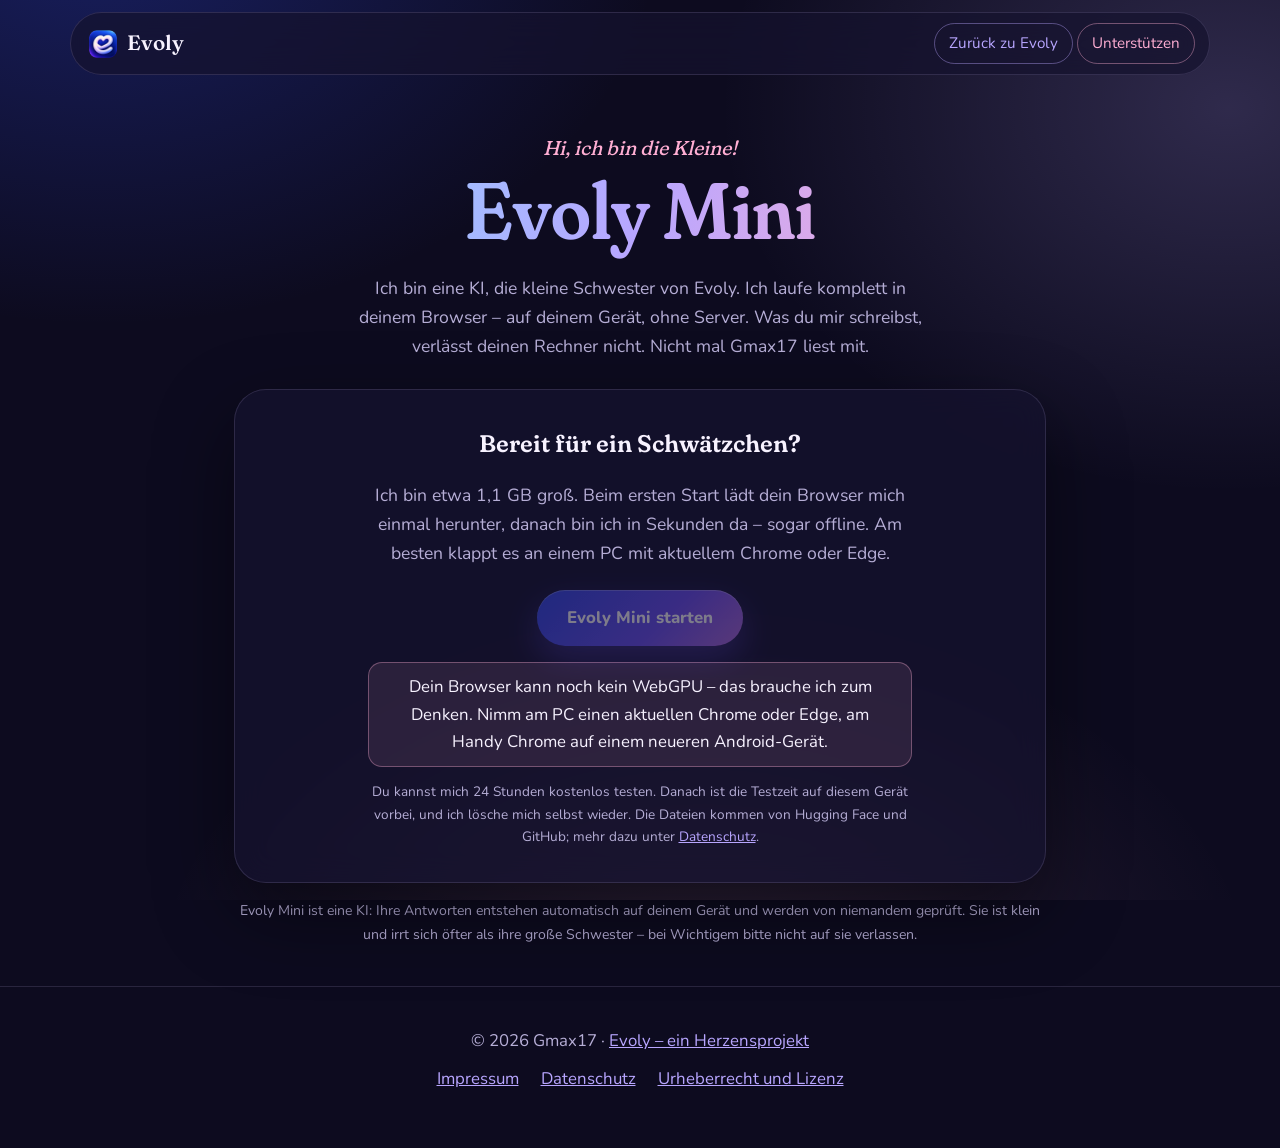
==== docs/demo.html @ 3c55f276 "Webseite: Impressum, Evoly Mini (Demo im Browser), Schutz gegen fremde Inhalte" ====
<!DOCTYPE html>
<html lang="de" class="no-js">
<head>
  <meta charset="UTF-8">
  <meta name="viewport" content="width=device-width, initial-scale=1.0">
  <meta http-equiv="Content-Security-Policy" content="default-src 'none'; script-src 'self' 'sha256-e2g5HkZP+fghbsY1m7moq4GopOo7zRRaAHNyQ2Q7oSI=' 'wasm-unsafe-eval'; style-src 'self'; img-src 'self' data:; font-src 'self'; connect-src 'self' https://huggingface.co https://*.huggingface.co https://*.hf.co https://raw.githubusercontent.com; worker-src 'self' blob:; base-uri 'none'; form-action 'none'; object-src 'none'; upgrade-insecure-requests">
  <meta name="referrer" content="no-referrer">
  <title>Evoly Mini – probier mich aus</title>
  <meta name="description" content="Evoly Mini, die kleine Schwester von Evoly: eine KI, die komplett in deinem Browser läuft – ohne Anmeldung, ohne Server, ohne Mitlesen.">
  <meta name="author" content="Gmax17">
  <meta name="tdm-reservation" content="1">
  <meta property="og:title" content="Evoly Mini – probier mich aus">
  <meta property="og:description" content="Eine kleine KI mit Herz, die komplett in deinem Browser läuft. Einfach starten und losquatschen.">
  <meta property="og:image" content="https://gmax29.github.io/Evoly-Info/assets/bilder/evoly-gross.webp">
  <meta name="theme-color" content="#0d0b1f">
  <link rel="icon" type="image/png" href="assets/evoly.png">
  <link rel="preload" href="assets/schriften/fraunces.woff2" as="font" type="font/woff2" crossorigin>
  <link rel="stylesheet" href="style.css">
  <script>document.documentElement.classList.replace('no-js', 'js');</script>
</head>
<body>
  <a class="skip" href="#inhalt">Zum Inhalt</a>
  <div class="glow" aria-hidden="true"></div>

  <header class="nav">
    <a class="nav-logo" href="index.html"><img src="assets/evoly.png" alt="" width="28" height="28"> Evoly</a>
    <nav class="nav-links" aria-label="Seiten">
      <a href="index.html" class="nav-mini">Zurück zu Evoly</a>
      <a href="index.html#unterstuetzen" class="nav-herz">Unterstützen</a>
    </nav>
  </header>

  <main id="inhalt" class="mini-seite">
    <section class="mini-kopf">
      <p class="hero-hallo">Hi, ich bin die Kleine!</p>
      <h1 class="mini-titel">Evoly Mini</h1>
      <p class="mini-sub">
        Ich bin eine KI, die kleine Schwester von Evoly. Ich laufe komplett in deinem Browser – auf deinem Gerät, ohne Server. Was du mir schreibst,
        verlässt deinen Rechner nicht. Nicht mal Gmax17 liest mit.
      </p>
    </section>

    <section class="mini" aria-label="Evoly Mini">
      <div class="mini-start" id="start">
        <h2 class="mini-frage">Bereit für ein Schwätzchen?</h2>
        <p class="mini-sub mini-start-text">
          Ich bin etwa 1,1 GB groß. Beim ersten Start lädt dein Browser mich einmal herunter, danach bin ich in Sekunden da – sogar offline.
          Am besten klappt es an einem PC mit aktuellem Chrome oder Edge.
        </p>
        <button class="hero-cta mini-starten" id="starten" type="button">Evoly Mini starten</button>
        <p class="mini-hinweis" id="hinweis" role="status" hidden></p>
        <p class="klein">
          Du kannst mich 24 Stunden kostenlos testen. Danach ist die Testzeit auf diesem Gerät vorbei, und ich lösche mich selbst wieder. Die Dateien kommen von Hugging Face und GitHub;
          mehr dazu unter <a href="rechtliches.html#demo">Datenschutz</a>.
        </p>
      </div>

      <div class="mini-laden" id="laden" hidden>
        <img class="mini-laden-logo" src="assets/evoly.png" alt="" width="64" height="64">
        <p class="mini-laden-spruch" id="spruch" aria-live="polite">Packe meinen Koffer …</p>
        <div class="mini-balken" id="balken" role="progressbar" aria-label="Fortschritt" aria-valuemin="0" aria-valuemax="100" aria-valuenow="0"><span></span></div>
        <p class="klein" id="ladetext">Starte …</p>
      </div>

      <div class="mini-chat" id="chat" hidden>
        <div class="mini-verlauf" id="verlauf" aria-live="polite"></div>
        <div class="mini-vorschlaege" id="vorschlaege">
          <button type="button">Erzähl mir einen Witz</button>
          <button type="button">Was kann die große Evoly?</button>
          <button type="button">Schreib mir ein kurzes Gedicht über Kaffee</button>
          <button type="button">Wer ist Gmax17?</button>
        </div>
        <form class="mini-eingabe" id="eingabe">
          <textarea id="text" rows="1" placeholder="Schreib Evoly Mini …" aria-label="Nachricht an Evoly Mini"></textarea>
          <button type="submit" class="mini-senden" id="senden" aria-label="Senden" title="Senden (Enter)">
            <svg viewBox="0 0 24 24" aria-hidden="true"><path d="M12 19V5M6 11l6-6 6 6"/></svg>
          </button>
        </form>
        <div class="mini-leiste">
          <label class="mini-schalter" id="vorlesen-feld"><input type="checkbox" id="vorlesen"> Vorlesen</label>
          <span class="mini-zeit" id="zeit"></span>
          <button type="button" id="neu">Neues Gespräch</button>
          <button type="button" id="aufraeumen">Speicher freigeben</button>
        </div>
      </div>

      <div class="mini-start" id="gesperrt" hidden>
        <img class="mini-laden-logo" src="assets/evoly.png" alt="" width="64" height="64">
        <h2 class="mini-frage">Deine kostenlose Testzeit ist vorbei</h2>
        <p class="mini-sub">
          Danke fürs Ausprobieren! Ich habe mich wieder aus deinem Browser gelöscht und bleibe auf diesem Gerät jetzt aus.
          Mehr Zeit mit mir gibt es bald mit einem Abo – bis dahin freut sich meine große Schwester über ein bisschen Unterstützung.
        </p>
        <a class="hero-cta mini-starten" href="index.html#unterstuetzen">Evoly unterstützen</a>
      </div>
    </section>

    <p class="mini-fussnote">Evoly Mini ist eine KI: Ihre Antworten entstehen automatisch auf deinem Gerät und werden von niemandem geprüft. Sie ist klein und irrt sich öfter als ihre große Schwester – bei Wichtigem bitte nicht auf sie verlassen.</p>
  </main>

  <footer class="footer">
    <p>© 2026 Gmax17 · <a href="index.html">Evoly – ein Herzensprojekt</a></p>
    <p class="footer-links"><a href="rechtliches.html#impressum">Impressum</a> <a href="rechtliches.html#datenschutz">Datenschutz</a> <a href="rechtliches.html#lizenzen">Urheberrecht und Lizenz</a></p>
  </footer>

  <script type="module" src="demo.js"></script>
</body>
</html>
---- docs/style.css ----
@font-face {
  font-family: "Fraunces";
  src: url(assets/schriften/fraunces.woff2) format("woff2");
  font-weight: 100 900;
  font-display: swap;
}
@font-face {
  font-family: "Nunito";
  src: url(assets/schriften/nunito.woff2) format("woff2");
  font-weight: 200 1000;
  font-display: swap;
}
:root {
  --night: #0d0b1f;
  --night-2: #16132f;
  --cobalt: #2f48e6;
  --lilac: #b8a6ff;
  --rose: #ffaed3;
  --pearl: #f7f2ff;
  --text: #eee9ff;
  --text-soft: #b6aed6;
  --line: rgba(214, 200, 255, 0.14);
  --glass: rgba(184, 166, 255, 0.06);
  --glass-strong: rgba(184, 166, 255, 0.11);
  --radius: 24px;
  --max: 1140px;
  --display:
    "Fraunces",
    Georgia,
    "Times New Roman",
    serif;
  --body:
    "Nunito",
    "Segoe UI",
    system-ui,
    sans-serif;
}
* {
  margin: 0;
  padding: 0;
  box-sizing: border-box;
}
html {
  scroll-behavior: smooth;
}
@media (prefers-reduced-motion: reduce) {
  html {
    scroll-behavior: auto;
  }
}
body {
  font-family: var(--body);
  font-size: 1.05rem;
  line-height: 1.65;
  background: var(--night);
  color: var(--text);
  -webkit-font-smoothing: antialiased;
  overflow-x: hidden;
}
img {
  display: block;
  max-width: 100%;
  height: auto;
}
a {
  color: var(--lilac);
}
a:hover {
  color: var(--rose);
}
:focus-visible {
  outline: 2px solid var(--rose);
  outline-offset: 3px;
  border-radius: 6px;
}
.skip {
  position: absolute;
  left: 12px;
  top: -60px;
  padding: 8px 14px;
  border-radius: 999px;
  background: var(--pearl);
  color: var(--night);
  z-index: 100;
}
.skip:focus {
  top: 12px;
}
.glow {
  position: fixed;
  inset: 0;
  z-index: -1;
  background:
    radial-gradient(
      900px 640px at 8% -8%,
      rgba(47, 72, 230, 0.32),
      transparent 62%),
    radial-gradient(
      820px 620px at 96% 12%,
      rgba(184, 166, 255, 0.20),
      transparent 62%),
    radial-gradient(
      900px 640px at 55% 112%,
      rgba(255, 174, 211, 0.14),
      transparent 62%),
    var(--night);
}
.nav {
  position: sticky;
  top: 12px;
  z-index: 50;
  display: flex;
  align-items: center;
  justify-content: space-between;
  gap: 20px;
  max-width: var(--max);
  margin: 12px auto 0;
  padding: 10px 14px 10px 18px;
  border: 1px solid var(--line);
  border-radius: 999px;
  background: rgba(22, 19, 47, 0.72);
  backdrop-filter: blur(16px);
}
.nav-logo {
  display: inline-flex;
  align-items: center;
  gap: 10px;
  font-family: var(--display);
  font-size: 1.3rem;
  font-weight: 600;
  color: var(--pearl);
  text-decoration: none;
}
.nav-logo img {
  border-radius: 8px;
}
.nav-links {
  display: flex;
  align-items: center;
  gap: 4px;
  overflow-x: auto;
  scrollbar-width: none;
}
.nav-links a {
  padding: 7px 14px;
  border-radius: 999px;
  color: var(--text-soft);
  font-size: 0.95rem;
  text-decoration: none;
  white-space: nowrap;
  transition: color .2s, background .2s;
}
.nav-links a:hover,
.nav-links a.active {
  color: var(--pearl);
  background: var(--glass-strong);
}
.nav-links .nav-herz {
  color: var(--rose);
  border: 1px solid rgba(255, 174, 211, 0.4);
}
.nav-links .nav-herz:hover {
  color: var(--night);
  background: var(--rose);
}
.hero {
  display: grid;
  grid-template-columns: minmax(0, 0.9fr) minmax(0, 1.1fr);
  align-items: center;
  gap: 56px;
  max-width: var(--max);
  margin: 0 auto;
  padding: 96px 24px 72px;
}
.hero-mark {
  width: 112px;
  margin-bottom: 18px;
  border-radius: 28px;
  box-shadow: 0 18px 50px rgba(47, 72, 230, 0.45), 0 0 0 1px rgba(247, 242, 255, 0.12);
}
.hero-title {
  font-family: var(--display);
  font-variation-settings:
    "SOFT" 100,
    "WONK" 1,
    "opsz" 144;
  font-size: clamp(4rem, 10vw, 7.4rem);
  font-weight: 600;
  line-height: 1;
  padding-bottom: 0.12em;
  letter-spacing: -0.02em;
  background:
    linear-gradient(
      100deg,
      var(--pearl) 10%,
      var(--lilac) 55%,
      var(--rose) 95%);
  -webkit-background-clip: text;
  background-clip: text;
  color: transparent;
  margin-bottom: 22px;
}
.hero-sub {
  max-width: 34rem;
  color: var(--text-soft);
  font-size: 1.15rem;
  margin-bottom: 26px;
}
.hero-badges {
  display: flex;
  flex-wrap: wrap;
  gap: 8px;
  list-style: none;
  margin-bottom: 30px;
}
.hero-badges li {
  padding: 6px 14px;
  border: 1px solid var(--line);
  border-radius: 999px;
  background: var(--glass);
  color: var(--text);
  font-size: 0.9rem;
}
.hero-cta {
  display: inline-block;
  padding: 14px 30px;
  border-radius: 999px;
  background:
    linear-gradient(
      135deg,
      var(--cobalt),
      #6a4ff0 60%,
      #b06ad8);
  color: #fff;
  font-weight: 800;
  text-decoration: none;
  box-shadow: 0 14px 34px rgba(106, 79, 240, 0.4), inset 0 1px 0 rgba(255, 255, 255, 0.25);
  transition: transform .2s, box-shadow .2s;
}
.hero-cta:hover {
  color: #fff;
  transform: translateY(-2px);
  box-shadow: 0 18px 40px rgba(176, 106, 216, 0.45), inset 0 1px 0 rgba(255, 255, 255, 0.25);
}
.galerie img {
  border-radius: 18px;
  border: 1px solid var(--line);
  box-shadow: 0 30px 80px rgba(0, 0, 0, 0.5);
}
.hero-hallo {
  font-family: var(--display);
  font-variation-settings: "SOFT" 100;
  font-size: 1.25rem;
  font-style: italic;
  color: var(--rose);
  margin-bottom: 6px;
}
.buehne {
  position: relative;
  display: grid;
  place-items: center;
}
.logo-knopf {
  position: relative;
  display: grid;
  place-items: center;
  width: min(480px, 100%);
  aspect-ratio: 1;
  padding: 0;
  border: 0;
  border-radius: 50%;
  background: none;
  cursor: pointer;
}
.logo-knopf:focus-visible {
  outline-offset: -20px;
  border-radius: 50%;
}
.orbits {
  position: absolute;
  inset: 0;
  width: 100%;
  height: 100%;
}
.logo-gross {
  position: relative;
  width: 62%;
  border-radius: 22%;
  box-shadow:
    0 30px 80px rgba(47, 72, 230, 0.55),
    0 0 0 1px rgba(247, 242, 255, 0.14),
    0 0 120px rgba(255, 174, 211, 0.25);
  transition: transform .25s ease;
}
.logo-knopf:hover .logo-gross {
  transform: scale(1.03) rotate(-2deg);
}
.logo-knopf:active .logo-gross {
  transform: scale(.97);
}
.sprechblase {
  position: relative;
  max-width: 22rem;
  margin-top: -6px;
  padding: 12px 18px;
  border: 1px solid rgba(255, 174, 211, 0.35);
  border-radius: 22px 22px 22px 6px;
  background: rgba(22, 19, 47, 0.85);
  color: var(--pearl);
  font-size: 0.98rem;
  text-align: center;
  backdrop-filter: blur(10px);
}
@media (prefers-reduced-motion: no-preference) {
  @keyframes schweben {
    0%, 100% {
      transform: translateY(0);
    }
    50% {
      transform: translateY(-10px);
    }
  }
  @keyframes funkeln {
    0%, 100% {
      opacity: 1;
    }
    50% {
      opacity: .35;
    }
  }
  .logo-knopf {
    animation: schweben 7s ease-in-out infinite;
  }
  .orbits .stern {
    animation: funkeln 4.5s ease-in-out infinite;
  }
  .orbits .stern:nth-of-type(2) {
    animation-delay: 1.5s;
  }
  .orbits .stern:nth-of-type(3) {
    animation-delay: 3s;
  }
  .sprechblase.neu {
    animation: blase .35s ease-out;
  }
  @keyframes blase {
    from {
      opacity: 0;
      transform: translateY(6px) scale(.97);
    }
    to {
      opacity: 1;
      transform: none;
    }
  }
}
.sec {
  max-width: var(--max);
  margin: 0 auto;
  padding: 72px 24px;
}
.sec-title {
  font-family: var(--display);
  font-variation-settings: "SOFT" 100, "opsz" 72;
  font-size: clamp(2rem, 4.4vw, 3rem);
  font-weight: 600;
  line-height: 1.1;
  color: var(--pearl);
  margin-bottom: 10px;
}
.sec-sub {
  max-width: 40rem;
  color: var(--text-soft);
  margin-bottom: 36px;
}
.kann-grid {
  display: grid;
  grid-template-columns: repeat(3, minmax(0, 1fr));
  gap: 18px;
}
.kann {
  padding: 28px;
  border: 1px solid var(--line);
  border-radius: var(--radius);
  background: var(--glass);
}
.kann-icon {
  width: 40px;
  height: 40px;
  padding: 8px;
  margin-bottom: 16px;
  border-radius: 14px;
  background: rgba(184, 166, 255, 0.14);
  fill: none;
  stroke: var(--lilac);
  stroke-width: 1.8;
  stroke-linecap: round;
  stroke-linejoin: round;
}
.kann:last-child .kann-icon {
  stroke: var(--rose);
  background: rgba(255, 174, 211, 0.14);
}
.kann h3 {
  font-family: var(--display);
  font-variation-settings: "SOFT" 100;
  font-size: 1.3rem;
  font-weight: 600;
  color: var(--pearl);
  margin-bottom: 8px;
}
.kann p {
  color: var(--text-soft);
  font-size: 0.98rem;
}
.galerie {
  display: grid;
  grid-template-columns: repeat(3, minmax(0, 1fr));
  gap: 22px;
}
.galerie figcaption {
  margin-top: 12px;
  color: var(--text-soft);
  font-size: 0.95rem;
  text-align: center;
}
.galerie a {
  display: block;
  transition: transform .25s;
}
.galerie a:hover {
  transform: translateY(-3px);
}
.saetze {
  display: grid;
  grid-template-columns: repeat(2, minmax(0, 1fr));
  gap: 14px 28px;
  list-style: none;
}
.saetze li {
  position: relative;
  padding: 18px 20px 18px 54px;
  border-radius: 20px;
  background: var(--glass);
  border: 1px solid var(--line);
}
.saetze li::before {
  content: "";
  position: absolute;
  left: 20px;
  top: 24px;
  width: 18px;
  height: 18px;
  background: var(--rose);
  -webkit-mask: url("data:image/svg+xml,%3Csvg xmlns='http://www.w3.org/2000/svg' viewBox='0 0 24 24'%3E%3Cpath d='M12 21s-9-5.9-9-11.7C3 6.4 5.3 4 8.2 4c1.7 0 3.1.9 3.8 2.1C12.7 4.9 14.1 4 15.8 4 18.7 4 21 6.4 21 9.3 21 15.1 12 21 12 21z'/%3E%3C/svg%3E") center / contain no-repeat;
  mask: url("data:image/svg+xml,%3Csvg xmlns='http://www.w3.org/2000/svg' viewBox='0 0 24 24'%3E%3Cpath d='M12 21s-9-5.9-9-11.7C3 6.4 5.3 4 8.2 4c1.7 0 3.1.9 3.8 2.1C12.7 4.9 14.1 4 15.8 4 18.7 4 21 6.4 21 9.3 21 15.1 12 21 12 21z'/%3E%3C/svg%3E") center / contain no-repeat;
}
.saetze h3 {
  font-size: 1.08rem;
  font-weight: 800;
  color: var(--pearl);
  margin-bottom: 4px;
}
.saetze p {
  color: var(--text-soft);
  font-size: 0.97rem;
}
.schrank {
  margin-top: 64px;
}
.schrank-titel {
  font-family: var(--display);
  font-variation-settings: "SOFT" 100;
  font-size: clamp(1.5rem, 3vw, 2rem);
  font-weight: 600;
  color: var(--pearl);
  margin-bottom: 8px;
}
.schrank .sec-sub {
  margin-bottom: 26px;
}
.schrank-raster {
  display: grid;
  grid-template-columns: repeat(3, minmax(0, 1fr));
  gap: 18px;
}
.schrank-raster img {
  border-radius: 14px;
  border: 1px solid var(--line);
  box-shadow: 0 20px 50px rgba(0, 0, 0, 0.45);
}
.schrank-raster figcaption {
  margin-top: 8px;
  text-align: center;
  color: var(--text-soft);
  font-size: 0.92rem;
}
.steckbrief {
  display: grid;
  grid-template-columns: minmax(0, 0.8fr) minmax(0, 1.2fr);
  gap: 52px;
  align-items: center;
}
.steckbrief-bild img {
  border-radius: 32px;
  box-shadow: 0 30px 80px rgba(47, 72, 230, 0.35), 0 0 0 1px rgba(247, 242, 255, 0.1);
}
.steckbrief-bild figcaption {
  margin-top: 12px;
  text-align: center;
  color: var(--text-soft);
  font-size: 0.95rem;
}
.steckbrief-liste {
  display: grid;
  border-top: 1px solid var(--line);
}
.steckbrief-liste div {
  display: grid;
  grid-template-columns: 11rem minmax(0, 1fr);
  gap: 16px;
  padding: 11px 2px;
  border-bottom: 1px solid var(--line);
}
.steckbrief-liste dt {
  color: var(--lilac);
  font-weight: 800;
}
.steckbrief-liste dd {
  color: var(--text);
}
.gmax-karte {
  max-width: 760px;
  margin: 0 auto;
  padding: 40px 36px;
  border: 1px solid var(--line);
  border-radius: 32px;
  background: var(--glass);
}
.gmax-name {
  font-family: var(--display);
  font-variation-settings: "SOFT" 100;
  font-style: italic;
  font-size: 1.3rem;
  color: var(--rose);
  margin-bottom: 16px;
}
.gmax-karte p:not(.gmax-name) {
  color: var(--text-soft);
}
.gmax-karte p + p:not(.gmax-name) {
  margin-top: 14px;
}
.gruende {
  list-style: none;
  display: grid;
  gap: 10px;
  max-width: 30rem;
  margin: 0 auto 28px;
  text-align: left;
}
.gruende li {
  position: relative;
  padding-left: 28px;
  color: var(--text-soft);
}
.gruende li::before {
  content: "";
  position: absolute;
  left: 0;
  top: 0.32em;
  width: 16px;
  height: 16px;
  background: var(--rose);
  -webkit-mask: url("data:image/svg+xml,%3Csvg xmlns='http://www.w3.org/2000/svg' viewBox='0 0 24 24'%3E%3Cpath d='M12 21s-9-5.9-9-11.7C3 6.4 5.3 4 8.2 4c1.7 0 3.1.9 3.8 2.1C12.7 4.9 14.1 4 15.8 4 18.7 4 21 6.4 21 9.3 21 15.1 12 21 12 21z'/%3E%3C/svg%3E") center / contain no-repeat;
  mask: url("data:image/svg+xml,%3Csvg xmlns='http://www.w3.org/2000/svg' viewBox='0 0 24 24'%3E%3Cpath d='M12 21s-9-5.9-9-11.7C3 6.4 5.3 4 8.2 4c1.7 0 3.1.9 3.8 2.1C12.7 4.9 14.1 4 15.8 4 18.7 4 21 6.4 21 9.3 21 15.1 12 21 12 21z'/%3E%3C/svg%3E") center / contain no-repeat;
}
.gruende strong {
  color: var(--pearl);
}
.fragen-liste {
  display: grid;
  gap: 10px;
  max-width: 760px;
}
.fragen-liste details {
  border: 1px solid var(--line);
  border-radius: 18px;
  background: var(--glass);
}
.fragen-liste summary {
  cursor: pointer;
  padding: 14px 20px;
  font-weight: 800;
  color: var(--pearl);
}
.fragen-liste summary:hover {
  color: var(--rose);
}
.fragen-liste details p {
  padding: 0 20px 16px;
  color: var(--text-soft);
}
.hero-aktionen {
  display: flex;
  flex-wrap: wrap;
  align-items: center;
  gap: 12px;
}
.hero-cta-2 {
  display: inline-block;
  padding: 13px 26px;
  border: 1px solid rgba(255, 174, 211, 0.45);
  border-radius: 999px;
  color: var(--rose);
  font-weight: 800;
  text-decoration: none;
  transition: background .2s, color .2s;
}
.hero-cta-2:hover {
  background: var(--rose);
  color: var(--night);
}
.herz-karte {
  max-width: 640px;
  margin: 0 auto;
  padding: 44px 32px;
  text-align: center;
  border-radius: 32px;
  border: 1px solid rgba(255, 174, 211, 0.28);
  background:
    linear-gradient(
      160deg,
      rgba(47, 72, 230, 0.16),
      rgba(255, 174, 211, 0.10));
}
.herz-karte p {
  color: var(--text-soft);
  margin: 6px auto 24px;
  max-width: 30rem;
}
.herz-knopf {
  display: inline-block;
  padding: 14px 32px;
  border-radius: 999px;
  background:
    linear-gradient(
      135deg,
      #f58dc0,
      var(--rose));
  color: #3b1230;
  font-weight: 800;
  text-decoration: none;
  box-shadow: 0 14px 34px rgba(255, 174, 211, 0.35);
  transition: transform .2s;
}
.herz-knopf:hover {
  color: #3b1230;
  transform: translateY(-2px);
}
.klein {
  font-size: 0.85rem;
  color: var(--text-soft);
}
.herz-karte .klein {
  margin: 12px auto 0;
}
.footer {
  padding: 40px 24px 56px;
  border-top: 1px solid var(--line);
  text-align: center;
  color: var(--text-soft);
}
.footer .klein {
  margin-top: 6px;
  opacity: 0.75;
}
.footer-links {
  display: flex;
  flex-wrap: wrap;
  justify-content: center;
  gap: 6px 22px;
  margin-top: 10px;
}
.recht .sec {
  max-width: 760px;
  padding-top: 56px;
  padding-bottom: 40px;
}
.recht h2 {
  font-size: 1.1rem;
  font-weight: 800;
  color: var(--pearl);
  margin: 26px 0 6px;
}
.recht p {
  color: var(--text-soft);
}
.recht p + p {
  margin-top: 10px;
}
.recht-hinweis {
  color: var(--text) !important;
  margin-bottom: 18px;
}
.luecke {
  padding: 0 6px;
  border: 1px dashed var(--rose);
  border-radius: 6px;
  color: var(--rose);
}
.back-top {
  position: fixed;
  right: 24px;
  bottom: 24px;
  z-index: 60;
  width: 48px;
  height: 48px;
  display: grid;
  place-items: center;
  border: 1px solid var(--line);
  border-radius: 50%;
  background: rgba(22, 19, 47, 0.85);
  backdrop-filter: blur(12px);
  cursor: pointer;
  opacity: 0;
  pointer-events: none;
  transition: opacity .2s;
}
.back-top svg {
  width: 20px;
  height: 20px;
  fill: none;
  stroke: var(--pearl);
  stroke-width: 2;
  stroke-linecap: round;
  stroke-linejoin: round;
}
.back-top.show {
  opacity: 1;
  pointer-events: auto;
}
@media (prefers-reduced-motion: no-preference) {
  .js .reveal {
    opacity: 0;
    transform: translateY(16px);
    transition: opacity .6s ease, transform .6s ease;
  }
  .js .reveal.visible {
    opacity: 1;
    transform: none;
  }
}
@media (max-width: 960px) {
  .hero {
    grid-template-columns: 1fr;
    padding-top: 64px;
    gap: 24px;
  }
  .buehne {
    order: -1;
  }
  .logo-knopf {
    width: min(340px, 86vw);
  }
  .kann-grid,
  .galerie,
  .schrank-raster {
    grid-template-columns: repeat(2, minmax(0, 1fr));
  }
  .steckbrief {
    grid-template-columns: 1fr;
    gap: 32px;
  }
  .steckbrief-bild {
    max-width: 420px;
    margin: 0 auto;
  }
}
@media (max-width: 640px) {
  body {
    font-size: 1rem;
  }
  .nav {
    margin: 8px 12px 0;
    top: 8px;
    padding: 8px 10px 8px 14px;
  }
  .nav-links a:not(.nav-herz) {
    display: none;
  }
  .hero,
  .sec {
    padding-left: 16px;
    padding-right: 16px;
  }
  .kann-grid,
  .galerie,
  .saetze {
    grid-template-columns: 1fr;
  }
  .kann {
    padding: 22px;
  }
  .herz-karte {
    padding: 36px 20px;
  }
  .gmax-karte {
    padding: 30px 20px;
  }
  .steckbrief-liste div {
    grid-template-columns: 1fr;
    gap: 2px;
  }
}
.nav-links .nav-mini {
  color: var(--lilac);
  border: 1px solid rgba(184, 166, 255, 0.4);
}
.nav-links .nav-mini:hover {
  color: var(--night);
  background: var(--lilac);
}
.mini-teaser {
  display: grid;
  grid-template-columns: auto minmax(0, 1fr);
  gap: 32px;
  align-items: center;
  max-width: 860px;
  margin: 0 auto;
  padding: 36px;
  border: 1px solid rgba(184, 166, 255, 0.3);
  border-radius: 32px;
  background:
    linear-gradient(
      150deg,
      rgba(184, 166, 255, 0.14),
      rgba(143, 208, 255, 0.08) 55%,
      rgba(255, 174, 211, 0.1));
}
.mini-teaser img {
  width: 120px;
  border-radius: 28px;
  box-shadow: 0 18px 50px rgba(47, 72, 230, 0.45);
}
.mini-teaser p {
  color: var(--text-soft);
  margin-bottom: 22px;
  max-width: 34rem;
}
.mini-seite {
  max-width: 860px;
  margin: 0 auto;
  padding: 56px 24px 40px;
}
.mini-kopf {
  text-align: center;
  margin-bottom: 28px;
}
.mini-titel {
  font-family: var(--display);
  font-variation-settings:
    "SOFT" 100,
    "WONK" 1,
    "opsz" 144;
  font-size: clamp(3rem, 8vw, 5rem);
  font-weight: 600;
  line-height: 1;
  padding-bottom: 0.12em;
  background:
    linear-gradient(
      100deg,
      #8fd0ff 5%,
      var(--lilac) 50%,
      var(--rose) 95%);
  -webkit-background-clip: text;
  background-clip: text;
  color: transparent;
  margin-bottom: 14px;
}
.mini-sub {
  max-width: 36rem;
  margin: 0 auto;
  color: var(--text-soft);
  font-size: 1.1rem;
}
.mini {
  border: 1px solid var(--line);
  border-radius: 32px;
  background: rgba(22, 19, 47, 0.7);
  backdrop-filter: blur(16px);
  box-shadow: 0 30px 80px rgba(0, 0, 0, 0.45);
  overflow: hidden;
}
.mini-start,
.mini-laden {
  padding: 34px 32px;
  text-align: center;
}
.mini-frage {
  font-family: var(--display);
  font-variation-settings: "SOFT" 100;
  font-size: 1.5rem;
  font-weight: 600;
  color: var(--pearl);
  margin-bottom: 18px;
}
.mini-starten {
  border: 0;
  cursor: pointer;
  font: inherit;
  font-weight: 800;
  margin-bottom: 16px;
}
.mini-starten:disabled {
  opacity: 0.45;
  cursor: default;
  transform: none;
}
.mini-hinweis {
  margin: 0 auto 14px;
  max-width: 34rem;
  padding: 10px 16px;
  border-radius: 14px;
  background: rgba(255, 174, 211, 0.1);
  border: 1px solid rgba(255, 174, 211, 0.35);
  color: var(--pearl);
}
.mini-start .klein {
  max-width: 34rem;
  margin: 0 auto;
}
.mini-laden-logo {
  margin: 0 auto 14px;
  border-radius: 18px;
  box-shadow: 0 14px 40px rgba(47, 72, 230, 0.5);
}
.mini-laden-spruch {
  font-family: var(--display);
  font-variation-settings: "SOFT" 100;
  font-style: italic;
  font-size: 1.25rem;
  color: var(--rose);
  margin-bottom: 18px;
}
.mini-balken {
  height: 12px;
  max-width: 420px;
  margin: 0 auto 10px;
  border-radius: 999px;
  background: var(--glass-strong);
  overflow: hidden;
}
.mini-balken span {
  display: block;
  height: 100%;
  width: 0;
  border-radius: inherit;
  background:
    linear-gradient(
      90deg,
      #8fd0ff,
      var(--lilac),
      var(--rose));
  transition: width .3s;
}
@media (prefers-reduced-motion: no-preference) {
  .mini-laden-logo {
    animation: schweben 4s ease-in-out infinite;
  }
  .mini-tippt i {
    animation: tippen 1.2s ease-in-out infinite;
  }
  .mini-tippt i:nth-child(2) {
    animation-delay: .2s;
  }
  .mini-tippt i:nth-child(3) {
    animation-delay: .4s;
  }
  @keyframes tippen {
    0%, 60%, 100% {
      opacity: .3;
      transform: translateY(0);
    }
    30% {
      opacity: 1;
      transform: translateY(-3px);
    }
  }
}
.mini-verlauf {
  display: grid;
  gap: 12px;
  align-content: start;
  height: min(56vh, 520px);
  overflow-y: auto;
  padding: 22px 20px 8px;
}
.mini-zeile {
  display: flex;
  gap: 10px;
  align-items: flex-end;
  max-width: 88%;
}
.mini-zeile img {
  flex-shrink: 0;
  border-radius: 9px;
}
.mini-zeile.du {
  justify-self: end;
}
.mini-blase {
  padding: 11px 16px;
  border-radius: 20px 20px 20px 6px;
  background: var(--glass-strong);
  border: 1px solid var(--line);
  color: var(--text);
  line-height: 1.55;
  overflow-wrap: anywhere;
}
.mini-zeile.du .mini-blase {
  border-radius: 20px 20px 6px 20px;
  border: 0;
  color: #fff;
  background:
    linear-gradient(
      135deg,
      var(--cobalt),
      #6a4ff0 70%,
      #8a5cf0);
}
.mini-blase code {
  font-family:
    "Cascadia Code",
    Consolas,
    monospace;
  font-size: 0.9em;
  padding: 1px 6px;
  border-radius: 6px;
  background: rgba(13, 11, 31, 0.5);
}
.mini-tippt {
  display: inline-flex;
  gap: 4px;
  padding: 4px 0;
}
.mini-tippt i {
  width: 7px;
  height: 7px;
  border-radius: 50%;
  background: var(--lilac);
}
.mini-vorschlaege {
  display: flex;
  flex-wrap: wrap;
  gap: 8px;
  padding: 6px 20px 4px;
}
.mini-vorschlaege button,
.mini-leiste button {
  padding: 7px 14px;
  border: 1px solid var(--line);
  border-radius: 999px;
  background: var(--glass);
  color: var(--text-soft);
  font: inherit;
  font-size: 0.9rem;
  cursor: pointer;
  transition: color .2s, border-color .2s;
}
.mini-vorschlaege button:hover,
.mini-leiste button:hover {
  color: var(--pearl);
  border-color: var(--lilac);
}
.mini-eingabe {
  display: flex;
  gap: 10px;
  align-items: flex-end;
  margin: 12px 16px 10px;
  padding: 8px 8px 8px 16px;
  border: 1px solid var(--line);
  border-radius: 24px;
  background: rgba(13, 11, 31, 0.6);
}
.mini-eingabe:focus-within {
  border-color: var(--lilac);
}
.mini-eingabe textarea {
  flex: 1;
  min-height: 28px;
  max-height: 160px;
  padding: 6px 0;
  border: 0;
  background: none;
  color: var(--text);
  font: inherit;
  line-height: 1.5;
  resize: none;
  outline: none;
}
.mini-eingabe textarea::placeholder {
  color: var(--text-soft);
  opacity: .8;
}
.mini-senden {
  display: grid;
  place-items: center;
  flex-shrink: 0;
  width: 40px;
  height: 40px;
  border: 0;
  border-radius: 50%;
  cursor: pointer;
  background:
    linear-gradient(
      135deg,
      #f58dc0,
      var(--rose));
  box-shadow: 0 8px 22px rgba(255, 174, 211, 0.35);
}
.mini-senden svg {
  width: 20px;
  height: 20px;
  fill: none;
  stroke: #3b1230;
  stroke-width: 2.4;
  stroke-linecap: round;
  stroke-linejoin: round;
}
.mini-senden.stopp svg {
  fill: #3b1230;
  stroke: none;
}
.mini-leiste {
  display: flex;
  flex-wrap: wrap;
  align-items: center;
  gap: 8px;
  padding: 0 16px 16px;
}
.mini-schalter {
  display: inline-flex;
  align-items: center;
  gap: 7px;
  margin-right: auto;
  color: var(--text-soft);
  font-size: 0.92rem;
  cursor: pointer;
}
.mini-schalter input {
  accent-color: var(--rose);
  width: 16px;
  height: 16px;
}
.mini-fussnote {
  margin-top: 16px;
  text-align: center;
  color: var(--text-soft);
  font-size: 0.88rem;
}
.mini-zeit {
  padding: 4px 12px;
  border-radius: 999px;
  background: var(--glass);
  border: 1px solid var(--line);
  color: var(--text-soft);
  font-size: 0.85rem;
}
#gesperrt .mini-sub,
.mini-start-text {
  margin-bottom: 22px;
}
@media (max-width: 640px) {
  .nav-links a.nav-mini {
    display: inline-block;
  }
  .mini-teaser {
    grid-template-columns: 1fr;
    text-align: center;
    padding: 28px 20px;
    gap: 18px;
  }
  .mini-teaser img {
    margin: 0 auto;
    width: 96px;
  }
  .mini-teaser p {
    margin-left: auto;
    margin-right: auto;
  }
  .mini-seite {
    padding: 36px 12px 28px;
  }
  .mini-start,
  .mini-laden {
    padding: 26px 16px;
  }
  .mini-verlauf {
    height: 58vh;
    padding: 16px 12px 6px;
  }
  .mini-zeile {
    max-width: 94%;
  }
  .mini-eingabe {
    margin: 10px 10px 8px;
  }
  .mini-leiste {
    padding: 0 12px 14px;
  }
}
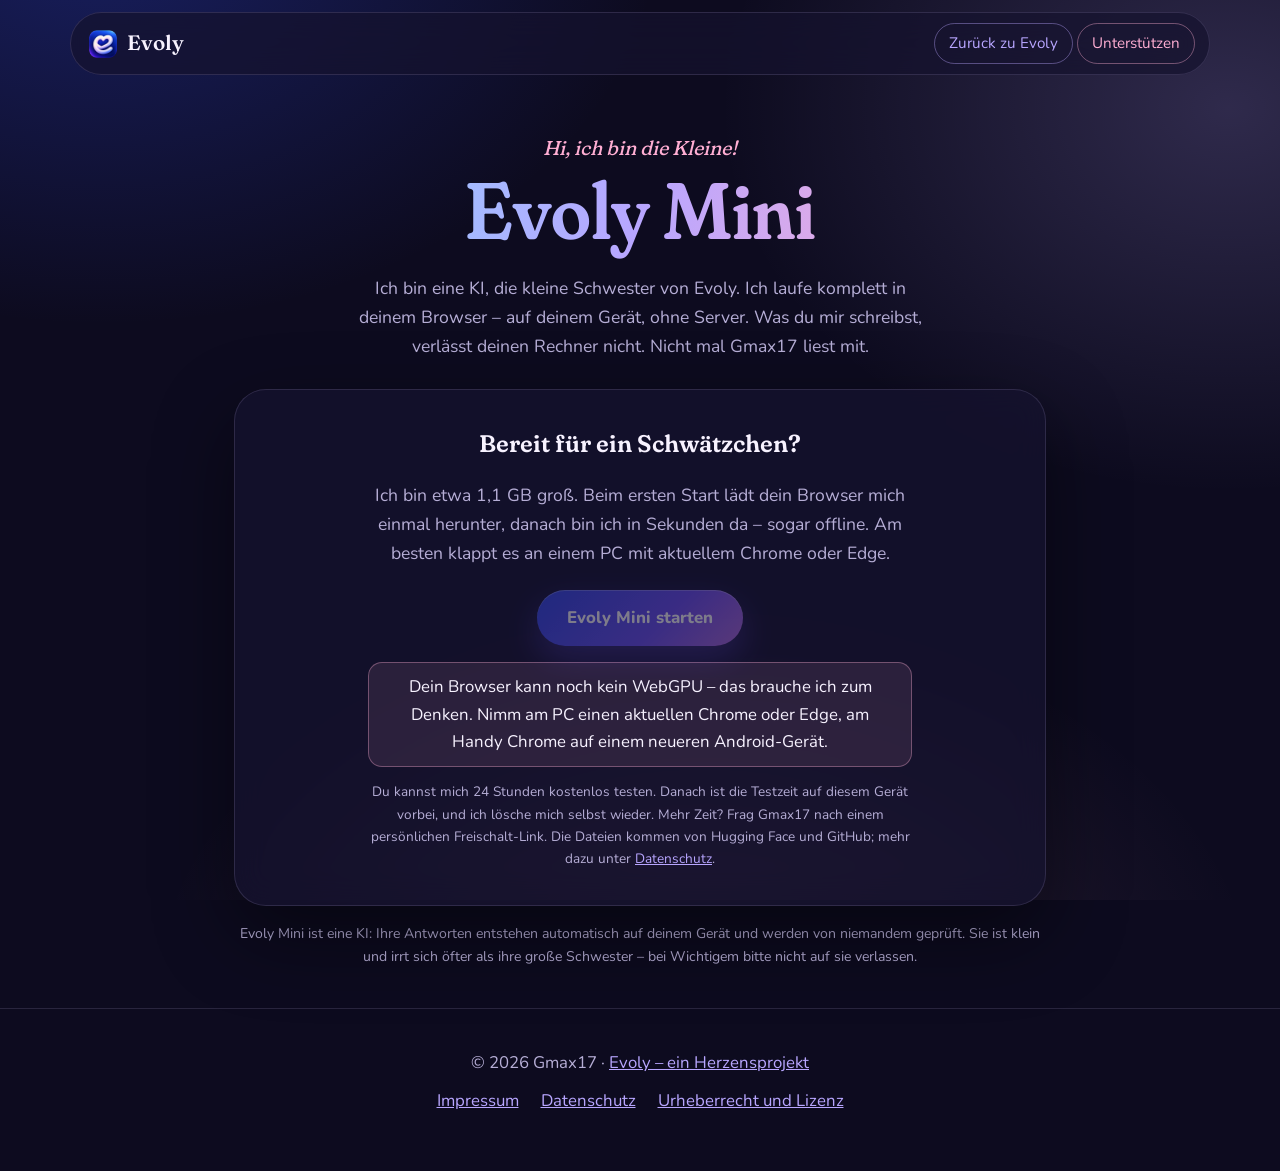
==== commit 1f3c5c96: "Evoly Mini: persönliche 24-Stunden-Freischalt-Links, ehrliche Antwort auf „Was kannst du?“, menschli" ====
--- a/docs/demo.html
+++ b/docs/demo.html
@@ -50,7 +50,7 @@
         <button class="hero-cta mini-starten" id="starten" type="button">Evoly Mini starten</button>
         <p class="mini-hinweis" id="hinweis" role="status" hidden></p>
         <p class="klein">
-          Du kannst mich 24 Stunden kostenlos testen. Danach ist die Testzeit auf diesem Gerät vorbei, und ich lösche mich selbst wieder. Die Dateien kommen von Hugging Face und GitHub;
+          Du kannst mich 24 Stunden kostenlos testen. Danach ist die Testzeit auf diesem Gerät vorbei, und ich lösche mich selbst wieder. Mehr Zeit? Frag Gmax17 nach einem persönlichen Freischalt-Link. Die Dateien kommen von Hugging Face und GitHub;
           mehr dazu unter <a href="rechtliches.html#demo">Datenschutz</a>.
         </p>
       </div>
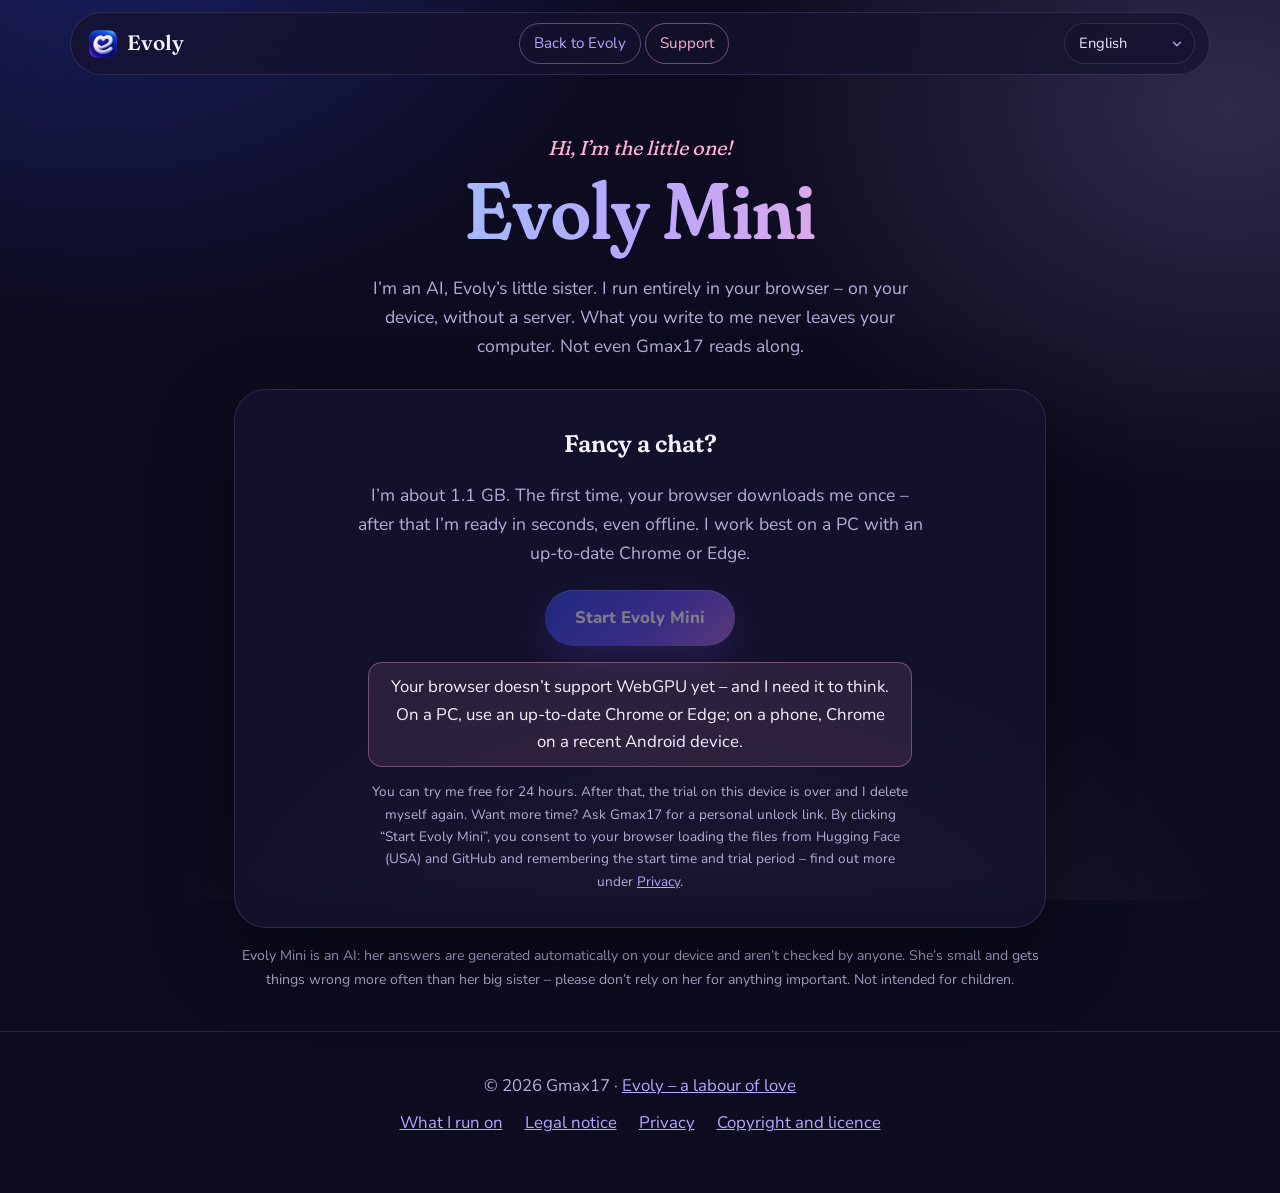
==== commit 6e6ea4bd: "Webseite in 13 Sprachen, Technik-Seite, keine automatische Weiterleitung mehr, jede Unterstützung fl" ====
--- a/docs/demo.html
+++ b/docs/demo.html
@@ -5,36 +5,37 @@
   <meta name="viewport" content="width=device-width, initial-scale=1.0">
   <meta http-equiv="Content-Security-Policy" content="default-src 'none'; script-src 'self' 'sha256-e2g5HkZP+fghbsY1m7moq4GopOo7zRRaAHNyQ2Q7oSI=' 'wasm-unsafe-eval'; style-src 'self'; img-src 'self' data:; font-src 'self'; connect-src 'self' https://huggingface.co https://*.huggingface.co https://*.hf.co https://raw.githubusercontent.com; worker-src 'self' blob:; base-uri 'none'; form-action 'none'; object-src 'none'; upgrade-insecure-requests">
   <meta name="referrer" content="no-referrer">
-  <title>Evoly Mini – probier mich aus</title>
-  <meta name="description" content="Evoly Mini, die kleine Schwester von Evoly: eine KI, die komplett in deinem Browser läuft – ohne Anmeldung, ohne Server, ohne Mitlesen.">
+  <title data-i18n="d.1">Evoly Mini – probier mich aus</title>
+  <meta data-i18n-attr="content:d.m2" name="description" content="Evoly Mini, die kleine Schwester von Evoly: eine KI, die komplett in deinem Browser läuft – ohne Anmeldung, ohne Server, ohne Mitlesen.">
   <meta name="author" content="Gmax17">
   <meta name="tdm-reservation" content="1">
-  <meta property="og:title" content="Evoly Mini – probier mich aus">
-  <meta property="og:description" content="Eine kleine KI mit Herz, die komplett in deinem Browser läuft. Einfach starten und losquatschen.">
-  <meta property="og:image" content="https://gmax29.github.io/Evoly-Info/assets/bilder/evoly-gross.webp">
+  <meta data-i18n-attr="content:d.m3" property="og:title" content="Evoly Mini – probier mich aus">
+  <meta data-i18n-attr="content:d.m4" property="og:description" content="Eine kleine KI mit Herz, die komplett in deinem Browser läuft. Einfach starten und losquatschen.">
+  <meta property="og:image" content="assets/bilder/evoly-gross.webp">
   <meta name="theme-color" content="#0d0b1f">
   <link rel="icon" type="image/png" href="assets/evoly.png">
   <link rel="preload" href="assets/schriften/fraunces.woff2" as="font" type="font/woff2" crossorigin>
   <link rel="stylesheet" href="style.css">
   <script>document.documentElement.classList.replace('no-js', 'js');</script>
+  <script src="sprache.js"></script>
 </head>
 <body>
-  <a class="skip" href="#inhalt">Zum Inhalt</a>
+  <a data-i18n="d.5" class="skip" href="#inhalt">Zum Inhalt</a>
   <div class="glow" aria-hidden="true"></div>
 
   <header class="nav">
-    <a class="nav-logo" href="index.html"><img src="assets/evoly.png" alt="" width="28" height="28"> Evoly</a>
-    <nav class="nav-links" aria-label="Seiten">
-      <a href="index.html" class="nav-mini">Zurück zu Evoly</a>
-      <a href="index.html#unterstuetzen" class="nav-herz">Unterstützen</a>
+    <a class="nav-logo" href="index.html"><img src="assets/evoly.png" alt="" width="28" height="28"> <span class="nav-logo-text">Evoly</span></a>
+    <nav data-i18n-attr="aria-label:d.a7" class="nav-links" aria-label="Seiten">
+      <a data-i18n="d.8" href="index.html" class="nav-mini">Zurück zu Evoly</a>
+      <a data-i18n="d.9" href="index.html#unterstuetzen" class="nav-herz">Unterstützen</a>
     </nav>
   </header>
 
   <main id="inhalt" class="mini-seite">
     <section class="mini-kopf">
-      <p class="hero-hallo">Hi, ich bin die Kleine!</p>
+      <p data-i18n="d.10" class="hero-hallo">Hi, ich bin die Kleine!</p>
       <h1 class="mini-titel">Evoly Mini</h1>
-      <p class="mini-sub">
+      <p data-i18n="d.12" class="mini-sub">
         Ich bin eine KI, die kleine Schwester von Evoly. Ich laufe komplett in deinem Browser – auf deinem Gerät, ohne Server. Was du mir schreibst,
         verlässt deinen Rechner nicht. Nicht mal Gmax17 liest mit.
       </p>
@@ -42,65 +43,66 @@
 
     <section class="mini" aria-label="Evoly Mini">
       <div class="mini-start" id="start">
-        <h2 class="mini-frage">Bereit für ein Schwätzchen?</h2>
-        <p class="mini-sub mini-start-text">
+        <h2 data-i18n="d.14" class="mini-frage">Bereit für ein Schwätzchen?</h2>
+        <p data-i18n="d.15" class="mini-sub mini-start-text">
           Ich bin etwa 1,1 GB groß. Beim ersten Start lädt dein Browser mich einmal herunter, danach bin ich in Sekunden da – sogar offline.
           Am besten klappt es an einem PC mit aktuellem Chrome oder Edge.
         </p>
-        <button class="hero-cta mini-starten" id="starten" type="button">Evoly Mini starten</button>
+        <button data-i18n="d.16" class="hero-cta mini-starten" id="starten" type="button">Evoly Mini starten</button>
         <p class="mini-hinweis" id="hinweis" role="status" hidden></p>
-        <p class="klein">
-          Du kannst mich 24 Stunden kostenlos testen. Danach ist die Testzeit auf diesem Gerät vorbei, und ich lösche mich selbst wieder. Mehr Zeit? Frag Gmax17 nach einem persönlichen Freischalt-Link. Die Dateien kommen von Hugging Face und GitHub;
-          mehr dazu unter <a href="rechtliches.html#demo">Datenschutz</a>.
+        <p data-i18n="d.17" class="klein">
+          Du kannst mich 24 Stunden kostenlos testen. Danach ist die Testzeit auf diesem Gerät vorbei, und ich lösche mich selbst wieder. Mehr Zeit? Frag Gmax17 nach einem persönlichen Freischalt-Link. Mit dem Klick auf „Evoly Mini starten“ willigst du ein, dass dein Browser
+          die Dateien von Hugging Face (USA) und GitHub lädt und sich Startzeit und Testzeit merkt – mehr dazu unter <a href="rechtliches.html#demo">Datenschutz</a>.
         </p>
       </div>
 
       <div class="mini-laden" id="laden" hidden>
         <img class="mini-laden-logo" src="assets/evoly.png" alt="" width="64" height="64">
-        <p class="mini-laden-spruch" id="spruch" aria-live="polite">Packe meinen Koffer …</p>
-        <div class="mini-balken" id="balken" role="progressbar" aria-label="Fortschritt" aria-valuemin="0" aria-valuemax="100" aria-valuenow="0"><span></span></div>
-        <p class="klein" id="ladetext">Starte …</p>
+        <p data-i18n="d.18" class="mini-laden-spruch" id="spruch" aria-live="polite">Packe meinen Koffer …</p>
+        <div data-i18n-attr="aria-label:d.a19" class="mini-balken" id="balken" role="progressbar" aria-label="Fortschritt" aria-valuemin="0" aria-valuemax="100" aria-valuenow="0"><span></span></div>
+        <p data-i18n="d.20" class="klein" id="ladetext">Starte …</p>
       </div>
 
       <div class="mini-chat" id="chat" hidden>
         <div class="mini-verlauf" id="verlauf" aria-live="polite"></div>
         <div class="mini-vorschlaege" id="vorschlaege">
-          <button type="button">Erzähl mir einen Witz</button>
-          <button type="button">Was kann die große Evoly?</button>
-          <button type="button">Schreib mir ein kurzes Gedicht über Kaffee</button>
-          <button type="button">Wer ist Gmax17?</button>
+          <button data-i18n="d.21" type="button">Erzähl mir einen Witz</button>
+          <button data-i18n="d.22" type="button">Was kann die große Evoly?</button>
+          <button data-i18n="d.23" type="button">Schreib mir ein kurzes Gedicht über Kaffee</button>
+          <button data-i18n="d.24" type="button">Wer ist Gmax17?</button>
         </div>
         <form class="mini-eingabe" id="eingabe">
-          <textarea id="text" rows="1" placeholder="Schreib Evoly Mini …" aria-label="Nachricht an Evoly Mini"></textarea>
-          <button type="submit" class="mini-senden" id="senden" aria-label="Senden" title="Senden (Enter)">
+          <textarea data-i18n-attr="placeholder:d.a25|aria-label:d.a26" id="text" rows="1" placeholder="Schreib Evoly Mini …" aria-label="Nachricht an Evoly Mini"></textarea>
+          <button data-i18n-attr="aria-label:d.a27|title:d.a28" type="submit" class="mini-senden" id="senden" aria-label="Senden" title="Senden (Enter)">
             <svg viewBox="0 0 24 24" aria-hidden="true"><path d="M12 19V5M6 11l6-6 6 6"/></svg>
           </button>
         </form>
         <div class="mini-leiste">
-          <label class="mini-schalter" id="vorlesen-feld"><input type="checkbox" id="vorlesen"> Vorlesen</label>
+          <label class="mini-schalter" id="vorlesen-feld"><input type="checkbox" id="vorlesen"> <span data-i18n="d.29">Vorlesen</span></label>
           <span class="mini-zeit" id="zeit"></span>
-          <button type="button" id="neu">Neues Gespräch</button>
-          <button type="button" id="aufraeumen">Speicher freigeben</button>
+          <button data-i18n="d.30" type="button" id="neu">Neues Gespräch</button>
+          <button data-i18n="d.31" type="button" id="aufraeumen">Speicher freigeben</button>
         </div>
       </div>
 
       <div class="mini-start" id="gesperrt" hidden>
         <img class="mini-laden-logo" src="assets/evoly.png" alt="" width="64" height="64">
-        <h2 class="mini-frage">Deine kostenlose Testzeit ist vorbei</h2>
-        <p class="mini-sub">
+        <h2 data-i18n="d.32" class="mini-frage">Deine kostenlose Testzeit ist vorbei</h2>
+        <p data-i18n="d.33" class="mini-sub">
           Danke fürs Ausprobieren! Ich habe mich wieder aus deinem Browser gelöscht und bleibe auf diesem Gerät jetzt aus.
-          Mehr Zeit mit mir gibt es bald mit einem Abo – bis dahin freut sich meine große Schwester über ein bisschen Unterstützung.
+          Wenn ich dir gefallen habe, freut sich meine große Schwester über ein bisschen Unterstützung – ganz freiwillig.
+          Alles, was bei Gmax17 ankommt, fließt vollständig in die Hardware, auf der Evoly lebt, und in ihren Ausbau.
         </p>
-        <a class="hero-cta mini-starten" href="index.html#unterstuetzen">Evoly unterstützen</a>
+        <a data-i18n="d.34" class="hero-cta mini-starten" href="index.html#unterstuetzen">Evoly unterstützen</a>
       </div>
     </section>
 
-    <p class="mini-fussnote">Evoly Mini ist eine KI: Ihre Antworten entstehen automatisch auf deinem Gerät und werden von niemandem geprüft. Sie ist klein und irrt sich öfter als ihre große Schwester – bei Wichtigem bitte nicht auf sie verlassen.</p>
+    <p data-i18n="d.35" class="mini-fussnote">Evoly Mini ist eine KI: Ihre Antworten entstehen automatisch auf deinem Gerät und werden von niemandem geprüft. Sie ist klein und irrt sich öfter als ihre große Schwester – bei Wichtigem bitte nicht auf sie verlassen. Nicht für Kinder gedacht.</p>
   </main>
 
   <footer class="footer">
-    <p>© 2026 Gmax17 · <a href="index.html">Evoly – ein Herzensprojekt</a></p>
-    <p class="footer-links"><a href="rechtliches.html#impressum">Impressum</a> <a href="rechtliches.html#datenschutz">Datenschutz</a> <a href="rechtliches.html#lizenzen">Urheberrecht und Lizenz</a></p>
+    <p data-i18n="d.36">© 2026 Gmax17 · <a href="index.html">Evoly – ein Herzensprojekt</a></p>
+    <p class="footer-links"><a data-i18n="d.tech1" href="technik.html">So arbeite ich</a> <a data-i18n="d.37" href="rechtliches.html#impressum">Impressum</a> <a data-i18n="d.38" href="rechtliches.html#datenschutz">Datenschutz</a> <a data-i18n="d.39" href="rechtliches.html#lizenzen">Urheberrecht und Lizenz</a></p>
   </footer>
 
   <script type="module" src="demo.js"></script>
--- a/docs/style.css
+++ b/docs/style.css
@@ -813,6 +813,50 @@
     gap: 2px;
   }
 }
+.i18n-wartet body {
+  visibility: hidden;
+}
+.sprachwahl {
+  flex-shrink: 0;
+  padding: 7px 30px 7px 14px;
+  border: 1px solid var(--line);
+  border-radius: 999px;
+  background: rgba(22, 19, 47, 0.9) url("data:image/svg+xml,%3Csvg xmlns='http://www.w3.org/2000/svg' viewBox='0 0 24 24' fill='none' stroke='%23b8a6ff' stroke-width='2.4' stroke-linecap='round' stroke-linejoin='round'%3E%3Cpath d='M6 9l6 6 6-6'/%3E%3C/svg%3E") right 10px center / 14px no-repeat;
+  color: var(--text);
+  font: inherit;
+  font-size: 0.92rem;
+  cursor: pointer;
+  appearance: none;
+}
+.sprachwahl:hover {
+  border-color: var(--lilac);
+}
+.sprachwahl option {
+  background: var(--night-2);
+  color: var(--text);
+}
+@media (max-width: 640px) {
+  .nav {
+    gap: 10px;
+  }
+  .nav-links .nav-herz {
+    padding: 6px 12px;
+  }
+}
+@media (max-width: 440px) {
+  .nav-logo-text {
+    display: none;
+  }
+}
+.recht-uebersetzung {
+  max-width: 760px;
+  margin: 24px auto 0;
+  padding: 12px 18px;
+  border-radius: 14px;
+  border: 1px solid rgba(255, 174, 211, 0.35);
+  background: rgba(255, 174, 211, 0.08);
+  color: var(--pearl);
+}
 .nav-links .nav-mini {
   color: var(--lilac);
   border: 1px solid rgba(184, 166, 255, 0.4);
@@ -1172,8 +1216,11 @@
   margin-bottom: 22px;
 }
 @media (max-width: 640px) {
-  .nav-links a.nav-mini {
-    display: inline-block;
+  .sprachwahl {
+    padding: 6px 26px 6px 10px;
+    font-size: 0.85rem;
+    max-width: 120px;
+    background-position: right 8px center;
   }
   .mini-teaser {
     grid-template-columns: 1fr;
@@ -1210,3 +1257,79 @@
     padding: 0 12px 14px;
   }
 }
+.technik .sec + .sec {
+  padding-top: 8px;
+}
+.technik .sec-title {
+  font-size: clamp(1.7rem, 3.6vw, 2.4rem);
+}
+.technik h1.sec-title {
+  font-size: clamp(2rem, 4.4vw, 3rem);
+}
+.technik .steckbrief-liste {
+  margin: 14px 0 16px;
+}
+.technik .steckbrief-liste a {
+  color: var(--lilac);
+}
+.tempo {
+  list-style: none;
+  display: grid;
+  gap: 14px;
+  margin: 16px 0 12px;
+  padding: 0;
+}
+.tempo li {
+  display: grid;
+  grid-template-columns: 9.5rem minmax(0, 1fr) 4.5rem;
+  align-items: center;
+  gap: 14px;
+}
+.tempo-name {
+  color: var(--lilac);
+  font-weight: 800;
+}
+.tempo-bahn {
+  display: block;
+  height: 12px;
+  border-radius: 999px;
+  background: var(--glass-strong);
+  overflow: hidden;
+}
+.tempo-bahn span {
+  display: block;
+  height: 100%;
+  border-radius: inherit;
+  background:
+    linear-gradient(
+      90deg,
+      var(--cobalt),
+      var(--lilac) 70%,
+      var(--rose));
+}
+.tempo-chat span {
+  width: 90%;
+}
+.tempo-code span {
+  width: 9%;
+}
+.tempo-sehen span {
+  width: 21%;
+}
+.tempo-wert {
+  color: var(--pearl);
+  font-weight: 700;
+  font-variant-numeric: tabular-nums;
+  text-align: right;
+  white-space: nowrap;
+}
+@media (max-width: 640px) {
+  .tempo li {
+    grid-template-columns: minmax(0, 1fr) auto;
+    gap: 6px 12px;
+  }
+  .tempo-bahn {
+    grid-column: 1 / -1;
+    grid-row: 2;
+  }
+}
